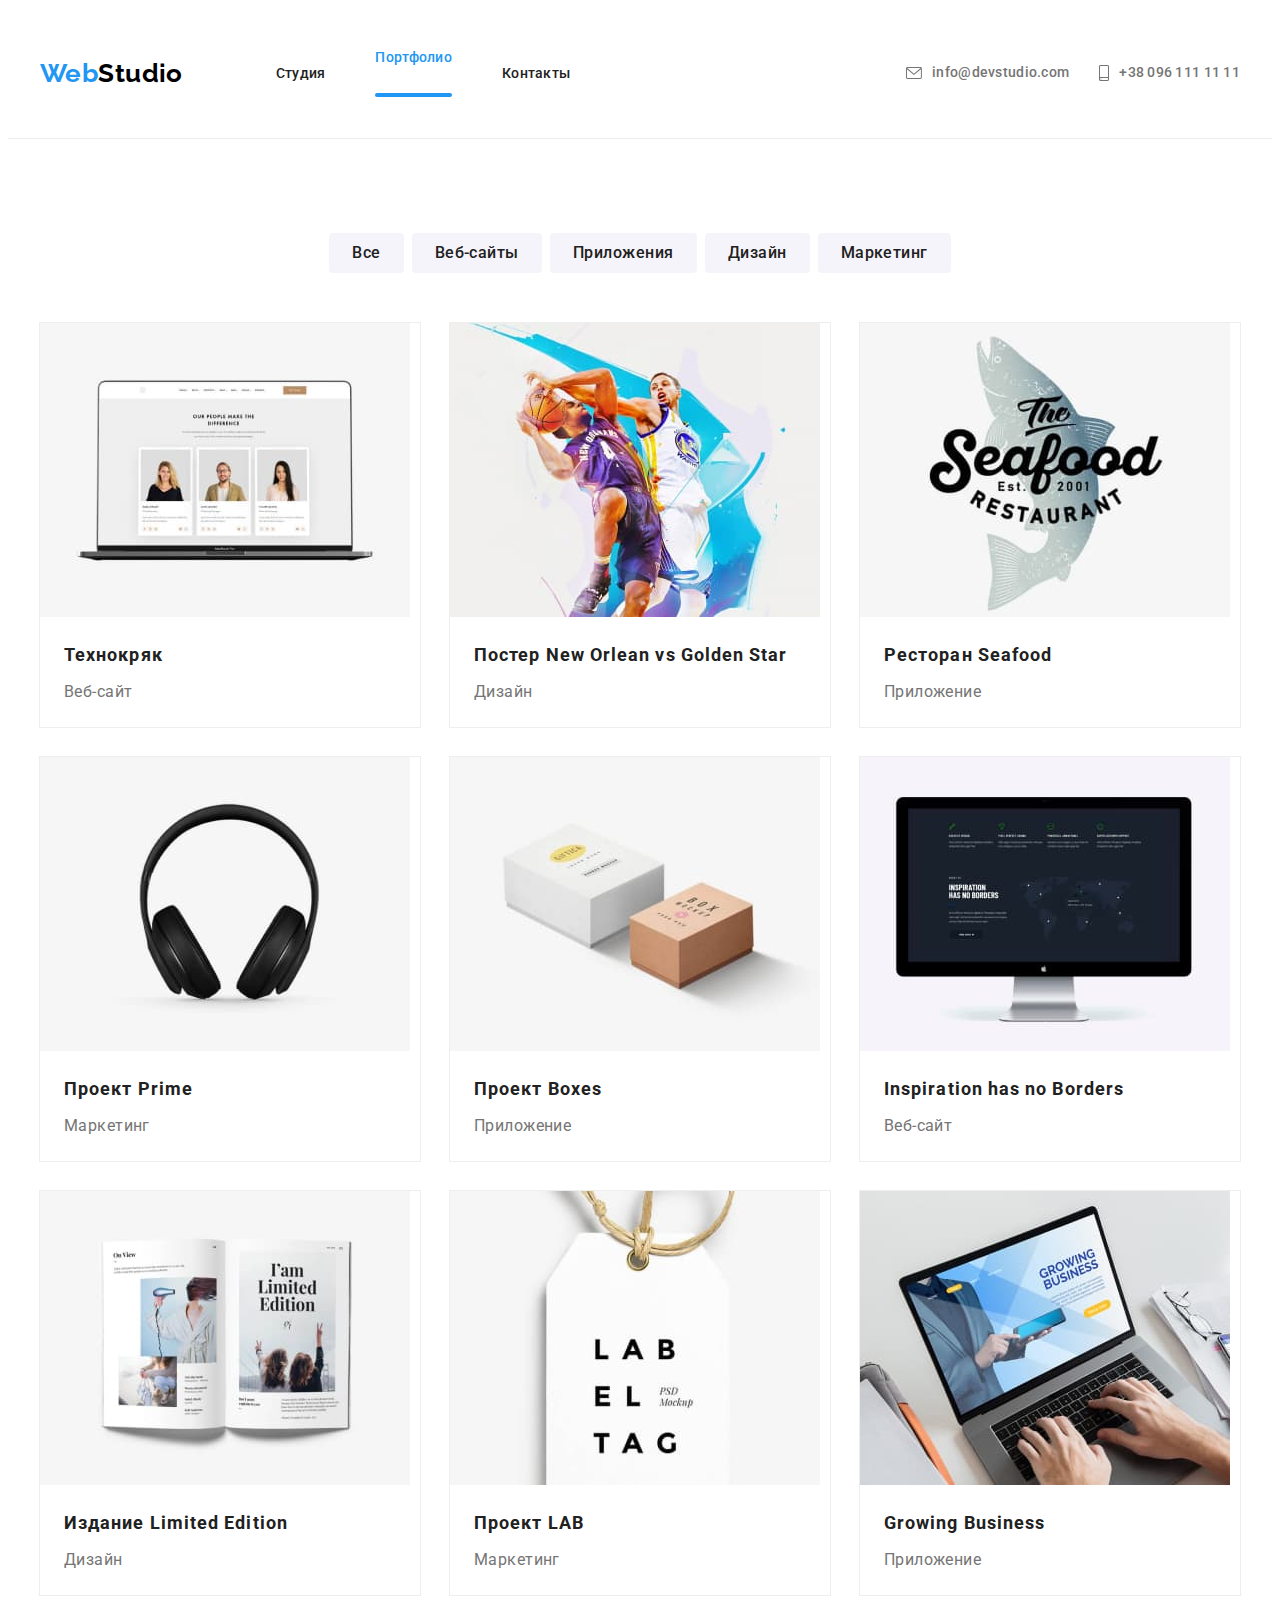
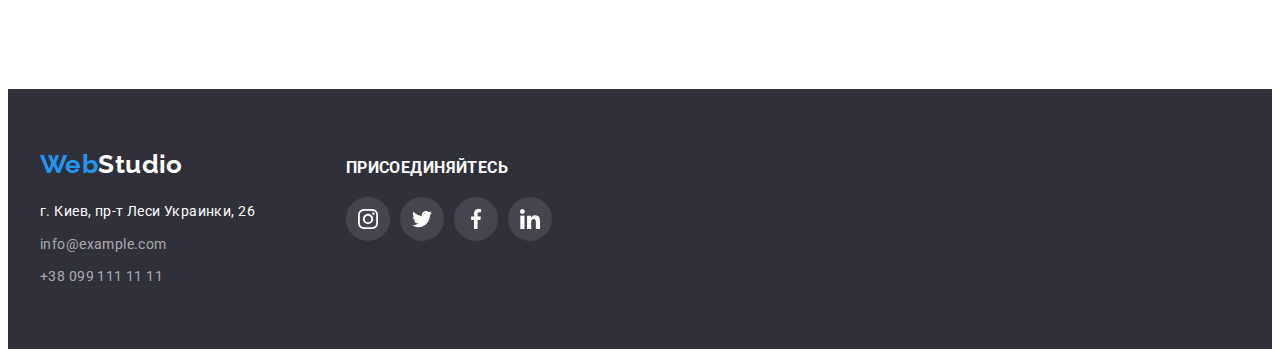
==== portfolio.html @ 46812221 "Start hw" ====
<!DOCTYPE html>
<html lang="ru">

<head>
    <meta charset="UTF-8">
    <meta http-equiv="X-UA-Compatible" content="IE=edge">
    <meta name="viewport" content="width=device-width, initial-scale=1.0">
    <title>Портфолио</title>
    <link rel="preconnect" href="https://fonts.gstatic.com">
    <link
        href="https://fonts.googleapis.com/css2?family=Raleway:wght@700&family=Roboto:wght@400;500;700;900&display=swap"
        rel="stylesheet">
    <link rel="stylesheet" href="https://cdnjs.cloudflare.com/ajax/libs/modern-normalize/1.1.0/modern-normalize.min.css"
        integrity="sha512-wpPYUAdjBVSE4KJnH1VR1HeZfpl1ub8YT/NKx4PuQ5NmX2tKuGu6U/JRp5y+Y8XG2tV+wKQpNHVUX03MfMFn9Q=="
        crossorigin="anonymous" referrerpolicy="no-referrer" />
    <link rel="stylesheet" href="./css/styles.css">
</head>

<body>
    <!-- Шапка -->
    <header class="header">
        <div class="container header-container">
            <nav class="navigation">
                <a href="./" lang="en" class="logo link"><span class="logo-part">Web</span>Studio</a>
                <ul class="site-nav list">
                    <li class="site-nav-list">
                        <a href="./index.html" class="site-nav-link link">Студия</a>
                    </li>
                    <li class="site-nav-list">
                        <a href="" class="site-nav-link link current">Портфолио</a>
                    </li>
                    <li class="site-nav-list">
                        <a href="" class="site-nav-link link">Контакты</a>
                    </li>
                </ul>
            </nav>
            <ul class="mail-tel list">
                <li class="mail-tel-list">
                    <a href="mailto:info@devstudio.com" class="mail-tel-link link">
                        <svg class="icon-mail" width="16" height="12">
                            <use href="./images/icons.svg#icon-envelope"></use>
                        </svg>
                        info@devstudio.com
                    </a>
                </li>
                <li class="mail-tel-list">
                    <a href="tel:+380961111111" class="mail-tel-link link">
                        <svg class="icon-tel" width="10" height="16">
                            <use href="./images/icons.svg#icon-smartphone"></use>
                        </svg>
                        +38 096 111 11 11
                    </a>
                </li>
            </ul>
        </div>

    </header>

    <main>
        <!-- Примеры работ студии -->
        <section class="section">
            <div class="container">
                <h2 class="visually-hidden">Примеры работ</h2>
                <ul class="portfolio-button-list">
                    <li class="list portf-btn-list-item">
                        <button type="button" class="portfolio-button">Все</button></li>
                    <li class="list portf-btn-list-item">
                        <button type="button" class="portfolio-button">Веб-сайты</button></li>
                    <li class="list portf-btn-list-item">
                        <button type="button" class="portfolio-button">Приложения</button></li>
                    <li class="list portf-btn-list-item">
                        <button type="button" class="portfolio-button">Дизайн</button></li>
                    <li class="list portf-btn-list-item">
                        <button type="button" class="portfolio-button">Маркетинг</button></li>
                </ul>
                <ul class="portf-img-list">
                    <li class="list portf-img-list-item">
                        <a href="" class="link portf-img-list-link"><img src="./images/portfolio/img1.jpg" alt="Ноутбук и три анкеты"
                                width="370" height="294" class="portf-img">
                                <div class="portf-img-description">
                                    <h3 class="portfolio-img-title">Технокряк</h3>
                                    <p class="portfolio-list-text">Веб-сайт</p>
                                </div>
                            
                        </a>

                    </li>
                    <li class="list portf-img-list-item">
                        <a href="" class="link portf-img-list-link"><img src="./images/portfolio/img2.jpg" alt="Баскетбол" width="370"
                                height="294" class="portf-img">
                                <div class="portf-img-description">
                                    <h3 class="portfolio-img-title">Постер New Orlean vs Golden Star</h3>
                                    <p class="portfolio-list-text">Дизайн</p>
                                </div>
                            
                        </a>

                    </li>
                    <li class="list portf-img-list-item">
                        <a href="" class="link portf-img-list-link"><img src="./images/portfolio/img3.jpg" alt="Ресторан морепродуктов"
                                width="370" height="294" class="portf-img">
                                <div class="portf-img-description">
                                    <h3 class="portfolio-img-title">Ресторан Seafood</h3>
                                    <p class="portfolio-list-text">Приложение</p>
                                </div>
                            
                        </a>

                    </li>
                    <li class="list portf-img-list-item">
                        <a href="" class="link portf-img-list-link"><img src="./images/portfolio/img4.jpg" alt="Наушники" width="370"
                                height="294" class="portf-img">
                                <div class="portf-img-description">
                                    <h3 class="portfolio-img-title">Проект Prime</h3>
                                    <p class="portfolio-list-text">Маркетинг</p>
                                </div>
                            
                        </a>

                    </li>
                    <li class="list portf-img-list-item">
                        <a href="" class="link portf-img-list-link"><img src="./images/portfolio/img5.jpg" alt="Две коробки" width="370"
                                height="294" class="portf-img">
                                <div class="portf-img-description">
                                    <h3 class="portfolio-img-title">Проект Boxes</h3>
                                    <p class="portfolio-list-text">Приложение</p>
                                </div>
                            
                        </a>
                    </li>
                    <li class="list portf-img-list-item">
                        <a href="" class="link portf-img-list-link"><img src="./images/portfolio/img6.jpg" alt="Монитор" width="370"
                                height="294" class="portf-img">
                                <div class="portf-img-description">
                                    <h3 lang="en" class="portfolio-img-title">Inspiration has no Borders</h3>
                                    <p class="portfolio-list-text">Веб-сайт</p>
                                </div>
                            
                        </a>

                    </li>
                    <li class="list portf-img-list-item">
                        <a href="" class="link portf-img-list-link"><img src="./images/portfolio/img7.jpg" alt="Открытая книга" width="370"
                                height="294" class="portf-img">
                                <div class="portf-img-description">
                                    <h3 class="portfolio-img-title">Издание Limited Edition</h3>
                                    <p class="portfolio-list-text">Дизайн</p>
                                </div>
                            
                        </a>

                    </li>
                    <li class="list portf-img-list-item">
                        <a href="" class="link portf-img-list-link"><img src="./images/portfolio/img8.jpg" alt="Карточка брелок" width="370"
                                height="294" class="portf-img">
                                <div class="portf-img-description">
                                    <h3 class="portfolio-img-title">Проект LAB</h3>
                                    <p class="portfolio-list-text">Маркетинг</p>
                                </div>
                            
                        </a>

                    </li>
                    <li class="list portf-img-list-item">
                        <a href="" class="link portf-img-list-link"><img src="./images/portfolio/img9.jpg" alt="Работа за ноутбуком"
                                width="370" height="294" class="portf-img">
                                <div class="portf-img-description">
                                    <h3 lang="en" class="portfolio-img-title">Growing Business</h3>
                                    <p class="portfolio-list-text">Приложение</p>
                                </div>
                            
                        </a>

                    </li>
                </ul>
            </div>

        </section>
    </main>
    <!-- Подвал -->
    <footer class="footer">
        <div class="container footer-container">
            <div class="logo-address">
            <a href="./" lang="en" class="logo logo-footer link"><span class="logo-part">Web</span><span
                    class="logo logo-white">Studio</span></a>
            <address>
                <ul class="address">
                    <li class="address-list list">
                        <a href="" target="_blank" rel="noopener noreferrer" class="address-link link">г. Киев, пр-т
                            Леси Украинки,
                            26</a>
                    </li>
                    <li class="address-list list">
                        <a href="mailto:info@example.com" class="address-mail-tel link">info@example.com</a>
                    </li>
                    <li class="address-list list">
                        <a href="tel:+380991111111" class="address-mail-tel link">+38 099 111 11 11</a>
                    </li>
                </ul>
            </address>
            </div>
            <div class="footer-social">
                <h3 class="footer-title">присоединяйтесь</h3>
                <ul class="list footer-social-list">
                    <li class="">
                        <a href="" class="footer-link">
                            <svg class="footer-social-icon" width="20" height="20">
                                <use href="./images/icons.svg#icon-instagram"></use>
                            </svg>
                        </a>
                    </li>
                    <li class="">
                        <a href="" class="footer-link">
                            <svg class="footer-social-icon" width="20" height="20">
                                <use href="./images/icons.svg#icon-twitter"></use>
                            </svg>
                        </a>
                    </li>
                    <li class="">
                        <a href="" class="footer-link">
                            <svg class="footer-social-icon" width="20" height="20">
                                <use href="./images/icons.svg#icon-facebook"></use>
                            </svg>
                        </a>
                    </li>
                    <li class="">
                        <a href="" class="footer-link">
                            <svg class="footer-social-icon" width="20" height="20">
                                <use href="./images/icons.svg#icon-linkedin"></use>
                            </svg>
                        </a>
                    </li>
                </ul>
            </div>
        </div>

    </footer>
</body>

</html>
---- css/styles.css ----
:root{
    --main-font:'Roboto', sans-serif;
    --secondary-font:'Raleway', sans-serif;
    --main-color: #212121;
    --secondary-color: #757575;
    --accent-color: #2196F3;
    --main-font-size: 14px;
    --background-color: #2F303A;
    --main-light-color: #ffffff;
    --logo-black-color: #000000;
    --light-background-buttons-color: #F5F4FA;
    --footer-mail-color: rgba(255, 255, 255, 0.6);
    --border-color: #ECECEC;
    --background-color-under-img: #C4C4C4;
    --clients-color: #AFB1B8;
    --background-above-img: rgba(47, 48, 58, 0.8);
}
h1, h2, h3, h4, h5, h6, p {
    margin-top: 0;
    margin-bottom: 0;
}
ul, ol {
    margin-top: 0;
    margin-bottom: 0;
    padding-left: 0;
}
img {
    display: block;
    max-width: 100%;
    height: auto;
}
.list {
list-style: none;
}
.link {
    text-decoration: none;
}
body{
    font-family: var(--main-font);
    color: var(--main-color);
    font-size: var(--main-font-size); 
    font-weight: 400; 
    line-height: 1.19; 
    letter-spacing: 0.03em;
}
.container {
    width: 1200px;
    margin: 0 auto;
    padding-left: 15px;
    padding-right: 15px;
}
.section{
    padding-top: 94px;
    padding-bottom: 94px;
}
/* ====================Компоненты================== */
.section-title {
font-weight: 700;
font-size: 36px;
line-height: 1.17;
text-align: center;
margin-bottom: 50px;
}
.logo {
    display: inline-block;
    font-family: var(--secondary-font);
    font-weight: 700;
    font-size: 26px;
    margin-right: 93px;
    
    color: var(--logo-black-color);
}
.logo:hover,
.logo:focus{
    color: var(--accent-color);
}


/* ====================Шапка===================== */
.header {
    background-color: var(--main-light-color);
    border-bottom: 1px solid var(--border-color);
    
}

.header-container {
    display: flex;
    align-items: center;
    padding-top: 25px;
    padding-bottom: 25px;
    height: 80px;
}

.navigation {
    display: flex;
    align-items: center;
}
.site-nav {
    display: flex;
    align-items: center;
}
.mail-tel {
    display: flex;
    align-items: center;
}

.logo-part {
    color: var(--accent-color);
}

.site-nav-list:not(:last-child) {
    margin-right: 50px;
}

.site-nav-link,
.mail-tel-link {
font-weight: 500;
line-height: 1.14;
letter-spacing: 0.02em;

color: var(--main-color)
}

.site-nav-link:hover,
.site-nav-link:focus,
.mail-tel-link:hover,
.mail-tel-link:focus {
    color: var(--accent-color);
    fill: var(--accent-color);
}
.site-nav-link.current {
    color: var(--accent-color);
}

.site-nav-list .current::after{
    content: "";
    margin-top: 28px;
    display: block;
    width: 100%;
    height: 4px;
    border-radius: 2px;
    background-color: var(--accent-color);
}

.mail-tel{
 margin-left: auto; 
}
.mail-tel-list:not(:last-child){
    margin-right: 30px;
}
.mail-tel-link { 
    display: flex;
    justify-content: center;
    align-items: center;
color: var(--secondary-color);
}

.icon-mail,
.icon-tel{
    fill: currentColor;
    margin-right: 10px;
}
/* ========================Герой==================== */

.hero {
background:var(--background-color-under-img);
max-width: 1600px;
text-align: center;
align-items: center;
padding-top: 200px;
padding-bottom: 200px;
margin: 0 auto;
background-image: linear-gradient(
      rgba(47, 48, 58, 0.4),
      rgba(47, 48, 58, 0.4)
    ),
    url("../images/bg_img.jpg");
background-position: center;
background-size: cover;
}

.hero .container{
    width: 696px;
}

.main-title {
font-weight: 900;
font-size: 44px;
line-height: 1.36;
letter-spacing: 0.06em;
text-transform: uppercase;
margin-bottom: 30px;

color: var(--main-light-color);
}

.main-button {
border-radius: 4px;
font-family: inherit;
font-weight: 700;
font-size: 16px;
line-height: 1.87;
letter-spacing: 0.06em;
padding: 10px 32px;
cursor: pointer;
border: none;

background: var(--accent-color);
color: var(--main-light-color);
box-shadow: 0px 4px 4px rgba(0, 0, 0, 0.15);
}

/*=======================Преимущества================================ */
.visually-hidden{
    position: absolute;
  clip: rect(0 0 0 0);
  width: 1px;
  height: 1px;
  margin: -1px;
}
.section-advantages{
    padding-bottom: 0;
}
.advantages {
    display: flex;
}
.advantages-list{
    flex-basis: calc((100% - 90px) / 4);
}
.advantages-list:not(:last-child){
    margin-right: 30px;
}
.adv-list-icon{
    display: flex;
    justify-content: center;
    align-items: center;
    background-color: var(--light-background-buttons-color);
    border-radius: 4px;
    width: 270px;
    height: 120px;
    margin-bottom: 30px;
}

.advantages-title {
font-weight: 700;
line-height: 1.14;
text-transform: uppercase;
margin-bottom: 10px;
}
.advantages-text {
line-height: 1.71;
color: var(--secondary-color);

}

/* ================Чем занимается студия============== */
.what-we-do-list{
    display: flex;
    margin-left: -30px;
    margin-top: -30px;
}
.what-we-do-item{
    position: relative;
    flex-basis: calc((100% - 90px) / 3);
    margin-left: 30px;
    margin-top: 30px;
    
}
.what-we-do-description{
    position: absolute;
    bottom: 0;
    display: flex;
    justify-content: center;
    align-items: center; 
    width: 100%;
    height: 70px;
    font-weight: 700;
    font-size: 14px;
    line-height: 1.14;
    text-transform: uppercase;
    color: var(--main-light-color);
    background-color: var(--background-above-img);
}

/* =================Наша команда==================== */
.our-team{
    background:var(--light-background-buttons-color);
}
.team-list{
    display: flex;
    margin-left: -30px;
    margin-top: -30px;
}
.team-list-item{
    flex-basis: calc((100% - 120px) / 4);
    margin-left: 30px;
    margin-top: 30px;
    text-align: center;
    box-shadow: 0px 1px 3px rgba(0, 0, 0, 0.12), 0px 1px 1px rgba(0, 0, 0, 0.14), 0px 2px 1px rgba(0, 0, 0, 0.2);
    border-radius: 0px 0px 4px 4px;
}
.team-img-description{
    padding: 30px;
    background-color: var(--main-light-color);
}
.team-title {
font-weight: 500;
font-size: 16px;
}
.team-position {
color:var(--secondary-color);
font-size: 16px;
margin-top: 10px;
}
.team-social-icon-list{
    display: flex;
    justify-content: space-between;
    margin-top: 16px;
}
.team-social-link{
    display: flex;
    justify-content: center;
    align-items: center;
    width: 44px;
    height: 44px;
    background: var(--main-light-color);
    border-radius: 50%;
}
.team-social-link:hover,
.team-social-link:focus{
    background-color: var(--accent-color);
}
.team-social-link:hover .team-social-icon,
.team-social-link:focus .team-social-icon{
    fill: var(--main-light-color);
}
.team-social-icon{
    fill: var(--clients-color);
}

/* ====================Портфолио кнопки=========== */

.portfolio-button-list{
    display: flex;
    justify-content: center;
    margin-bottom: 50px;
}
.portf-btn-list-item:not(:last-child){
    margin-right: 8px;
}

.portfolio-button {
font-family: inherit;
font-weight: 500;
font-size: 16px;
line-height: 1.62;
text-align: center;
letter-spacing: 0.03em;
border: 1px solid transparent;
border-radius: 4px;
padding: 6px 22px;

color:var(--main-color);
background: var(--light-background-buttons-color);
}

.portfolio-button:hover,
.portfolio-button:focus{
    color: var(--main-light-color);
    background-color: var(--accent-color);
    cursor: pointer;
    box-shadow: 0px 3px 1px rgba(0, 0, 0, 0.1), 0px 1px 2px rgba(0, 0, 0, 0.08), 0px 2px 2px rgba(0, 0, 0, 0.12);
}
/* ====================Портфолио список картинок========== */
.portf-img-list{
    display: flex;
    flex-wrap: wrap;
    margin-top: -30px;
    margin-left: -30px;
}

.portf-img-list-item{
    flex-basis: calc((100% - 90px) / 3);
    margin-top: 30px;
    margin-left: 30px;
    outline: 1px solid #EEEEEE;
    
}
.portf-img-list-link{
    display: block;
}
.portf-img-list-link:hover,
.portf-img-list-link:focus {
    box-shadow: 0px 1px 1px rgba(0, 0, 0, 0.12), 0px 4px 4px rgba(0, 0, 0, 0.06), 1px 4px 6px rgba(0, 0, 0, 0.16);
}
.portf-img-description{
    padding: 20px 24px;
}
.portfolio-img-title {
font-weight: 700;
font-size: 18px;
line-height: 2;
letter-spacing: 0.06em;
width: 322px;
margin-bottom: 4px;

color:var(--main-color);

}
.portfolio-list-text {
font-size: 16px;
line-height: 1.87;
width: 322px;

color:var(--secondary-color);
}
/* ====================Постоянные клиенты=========== */
.clients-link{
    display: flex;
    justify-content: center;
    align-items: center;
    width: 170px;
    height: 92px;
    border: 1px solid var(--clients-color);
    border-radius: 4px;
    color: var(--clients-color);
    background-color: var(--main-light-color);
}
.clients-link:hover,
.clients-link:focus{
    border: 1px solid var(--accent-color);
}
.clients-link:hover .clients-icon,
.clients-link:focus .clients-icon{
    fill: var(--accent-color);
}
.clients-list{
    display: flex;
    justify-content: space-between;
}
.clients-icon{
    fill: currentColor;
}
/* ===================Подвал===================== */
.footer {
background: var(--background-color);
padding-top: 60px;
padding-bottom: 60px;
}
.logo-white {
    color: var(--main-light-color);
}
.logo-footer{
    margin-bottom: 20px;
    margin-right: auto;
}
.logo-address{
    margin-right: 70px;
}
.address {
font-family: var(--main-font);
font-style: normal;
line-height: 1.71;
}
.address-list:not(:last-child){
    margin-bottom: 9px;
}
.address-link {
color: var(--main-light-color);
}

.address-mail-tel {
color: var(--footer-mail-color);
}
.footer-container{
    display: flex;
    align-items: baseline;
}
.footer-title{
font-weight: 700;
line-height: 1.14;
text-transform: uppercase;
margin-bottom: 20px;
color: var(--main-light-color);
}
.footer-social{
    width: 206px;
    height: 80px;
    
}
.footer-social-list{
    display: flex;
    justify-content: space-between;
}
.footer-link{
    display: flex;
    justify-content: center;
    align-items: center;
    width: 44px;
    height: 44px;
    background: rgba(255, 255, 255, 0.1);
    border-radius: 50%;
}
.footer-link:hover,
.footer-link:focus{
    background-color: var(--accent-color);
}
.footer-social-icon{
    fill: var(--main-light-color);
}
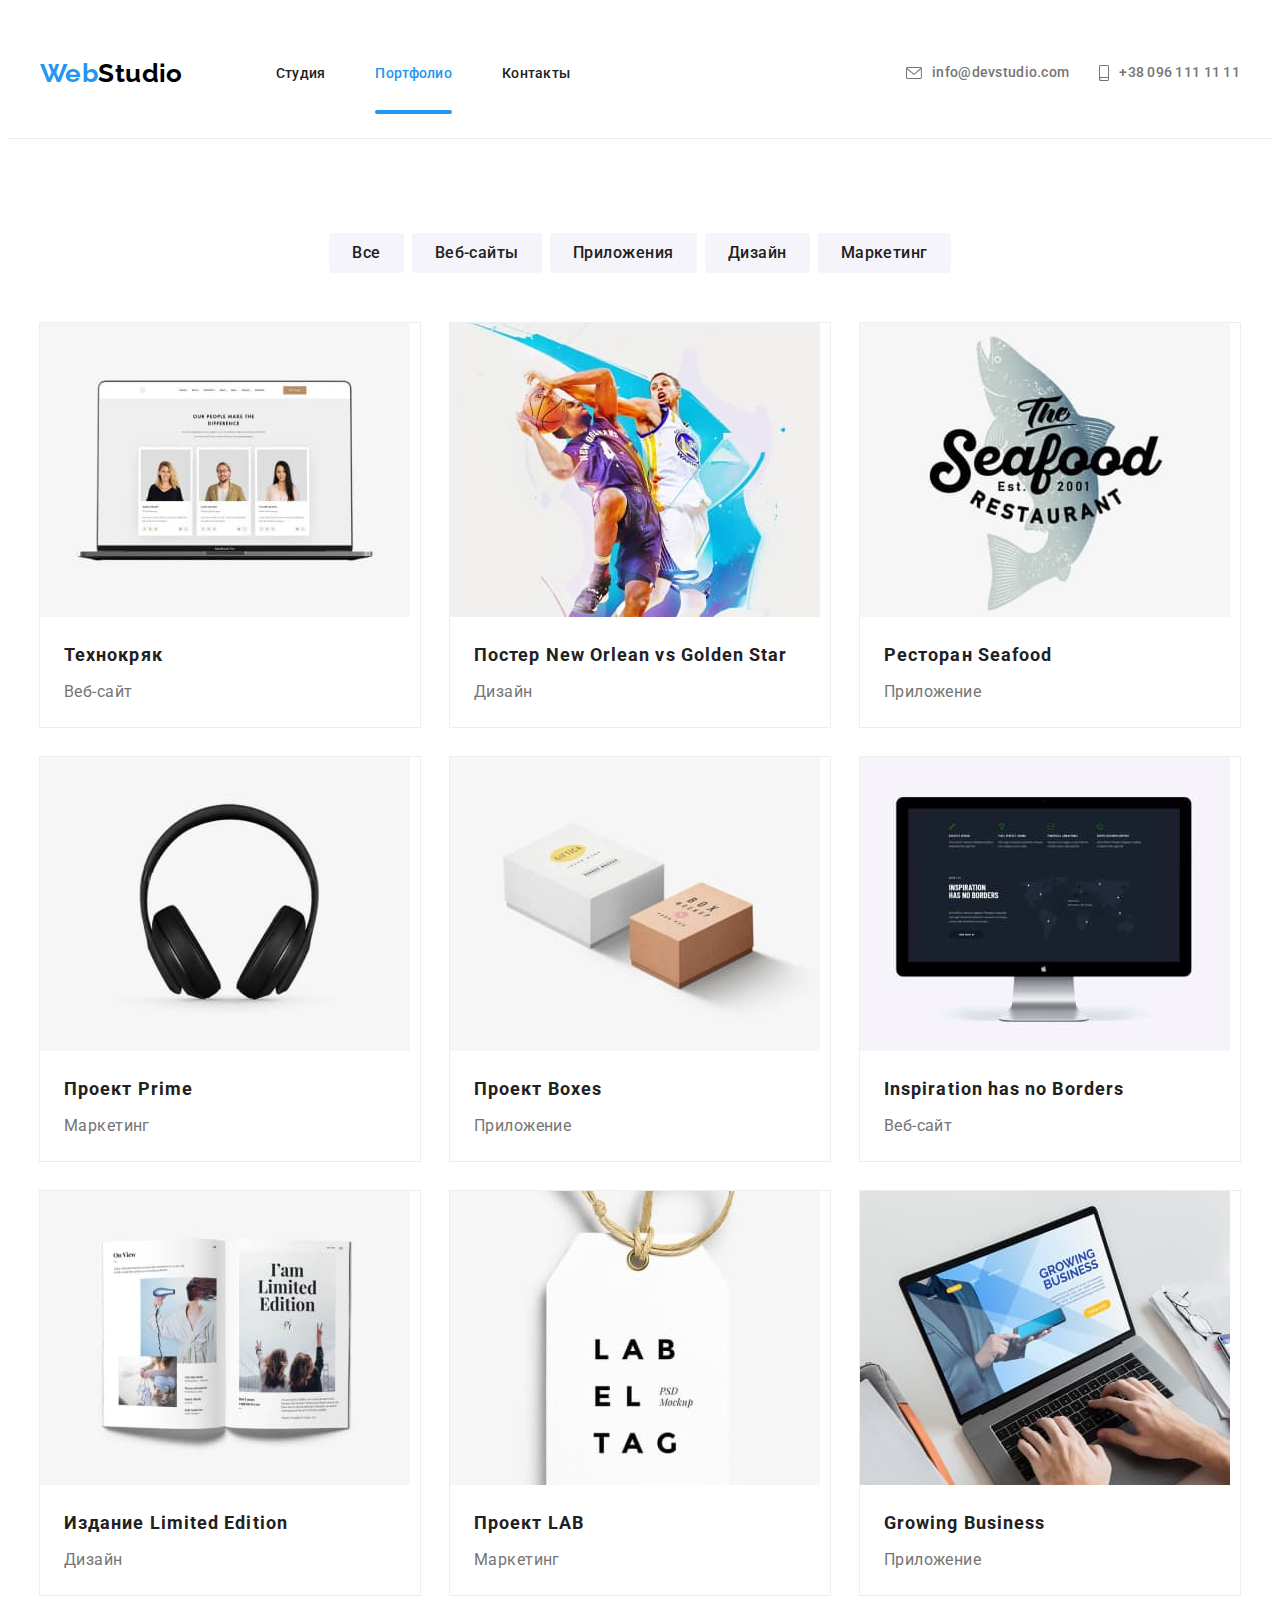
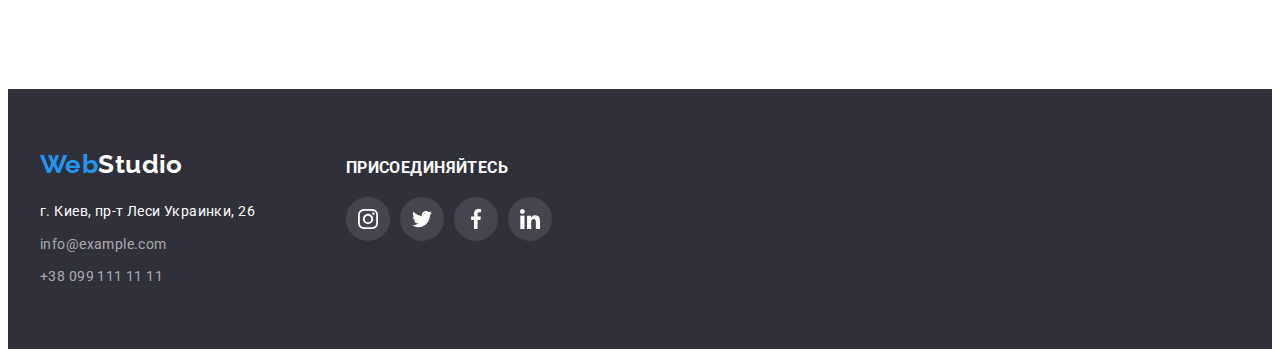
==== commit 3a14aabd: "Оверлей и анимация ховера/фокуса" ====
--- a/portfolio.html
+++ b/portfolio.html
@@ -1,4 +1,4 @@
-<!DOCTYPE html>
+ <!DOCTYPE html>
 <html lang="ru">
 
 <head>
@@ -75,19 +75,32 @@
                 </ul>
                 <ul class="portf-img-list">
                     <li class="list portf-img-list-item">
-                        <a href="" class="link portf-img-list-link"><img src="./images/portfolio/img1.jpg" alt="Ноутбук и три анкеты"
-                                width="370" height="294" class="portf-img">
+                        <a href="" class="link portf-img-list-link">
+                            <div class="overlay-box">
+                                <img src="./images/portfolio/img1.jpg" alt="Ноутбук и три анкеты" width="370" height="294" class="portf-img">
+                                <p class="overlay">
+                                    Технокряк это современная площадка распространения коронавируса. Компании используют эту платформу для цифрового
+                                    шпионажа и атак на защищённые сервера конкурентов.
+                                </p>
+                            </div>
+                            
                                 <div class="portf-img-description">
                                     <h3 class="portfolio-img-title">Технокряк</h3>
                                     <p class="portfolio-list-text">Веб-сайт</p>
                                 </div>
-                            
-                        </a>
-
-                    </li>
-                    <li class="list portf-img-list-item">
-                        <a href="" class="link portf-img-list-link"><img src="./images/portfolio/img2.jpg" alt="Баскетбол" width="370"
+                        </a>
+
+                    </li>
+                    <li class="list portf-img-list-item">
+                        <a href="" class="link portf-img-list-link">
+                            <div class="overlay-box">
+                            <img src="./images/portfolio/img2.jpg" alt="Баскетбол" width="370"
                                 height="294" class="portf-img">
+                                <p class="overlay">
+                                    Технокряк это современная площадка распространения коронавируса. Компании используют эту платформу для цифрового
+                                    шпионажа и атак на защищённые сервера конкурентов.
+                                </p>
+                            </div>
                                 <div class="portf-img-description">
                                     <h3 class="portfolio-img-title">Постер New Orlean vs Golden Star</h3>
                                     <p class="portfolio-list-text">Дизайн</p>
@@ -97,8 +110,15 @@
 
                     </li>
                     <li class="list portf-img-list-item">
-                        <a href="" class="link portf-img-list-link"><img src="./images/portfolio/img3.jpg" alt="Ресторан морепродуктов"
-                                width="370" height="294" class="portf-img">
+                        <a href="" class="link portf-img-list-link">
+                            <div class="overlay-box">
+                                <img src="./images/portfolio/img3.jpg" alt="Ресторан морепродуктов" width="370" height="294" class="portf-img">
+                                <p class="overlay">
+                                    Технокряк это современная площадка распространения коронавируса. Компании используют эту платформу для цифрового
+                                    шпионажа и атак на защищённые сервера конкурентов.
+                                </p>
+                            </div>
+                            
                                 <div class="portf-img-description">
                                     <h3 class="portfolio-img-title">Ресторан Seafood</h3>
                                     <p class="portfolio-list-text">Приложение</p>
@@ -108,8 +128,15 @@
 
                     </li>
                     <li class="list portf-img-list-item">
-                        <a href="" class="link portf-img-list-link"><img src="./images/portfolio/img4.jpg" alt="Наушники" width="370"
-                                height="294" class="portf-img">
+                        <a href="" class="link portf-img-list-link">
+                            <div class="overlay-box">
+                                <img src="./images/portfolio/img4.jpg" alt="Наушники" width="370" height="294" class="portf-img">
+                                <p class="overlay">
+                                    Технокряк это современная площадка распространения коронавируса. Компании используют эту платформу для цифрового
+                                    шпионажа и атак на защищённые сервера конкурентов.
+                                </p>
+                            </div>
+                            
                                 <div class="portf-img-description">
                                     <h3 class="portfolio-img-title">Проект Prime</h3>
                                     <p class="portfolio-list-text">Маркетинг</p>
@@ -119,8 +146,15 @@
 
                     </li>
                     <li class="list portf-img-list-item">
-                        <a href="" class="link portf-img-list-link"><img src="./images/portfolio/img5.jpg" alt="Две коробки" width="370"
-                                height="294" class="portf-img">
+                        <a href="" class="link portf-img-list-link">
+                            <div class="overlay-box">
+                                <img src="./images/portfolio/img5.jpg" alt="Две коробки" width="370" height="294" class="portf-img">
+                                <p class="overlay">
+                                    Технокряк это современная площадка распространения коронавируса. Компании используют эту платформу для цифрового
+                                    шпионажа и атак на защищённые сервера конкурентов.
+                                </p>
+                            </div>
+                            
                                 <div class="portf-img-description">
                                     <h3 class="portfolio-img-title">Проект Boxes</h3>
                                     <p class="portfolio-list-text">Приложение</p>
@@ -129,8 +163,15 @@
                         </a>
                     </li>
                     <li class="list portf-img-list-item">
-                        <a href="" class="link portf-img-list-link"><img src="./images/portfolio/img6.jpg" alt="Монитор" width="370"
-                                height="294" class="portf-img">
+                        <a href="" class="link portf-img-list-link">
+                            <div class="overlay-box">
+                                <img src="./images/portfolio/img6.jpg" alt="Монитор" width="370" height="294" class="portf-img">
+                                <p class="overlay">
+                                    Технокряк это современная площадка распространения коронавируса. Компании используют эту платформу для цифрового
+                                    шпионажа и атак на защищённые сервера конкурентов.
+                                </p>
+                            </div>
+                            
                                 <div class="portf-img-description">
                                     <h3 lang="en" class="portfolio-img-title">Inspiration has no Borders</h3>
                                     <p class="portfolio-list-text">Веб-сайт</p>
@@ -140,8 +181,15 @@
 
                     </li>
                     <li class="list portf-img-list-item">
-                        <a href="" class="link portf-img-list-link"><img src="./images/portfolio/img7.jpg" alt="Открытая книга" width="370"
-                                height="294" class="portf-img">
+                        <a href="" class="link portf-img-list-link">
+                            <div class="overlay-box">
+                                <img src="./images/portfolio/img7.jpg" alt="Открытая книга" width="370" height="294" class="portf-img">
+                                <p class="overlay">
+                                    Технокряк это современная площадка распространения коронавируса. Компании используют эту платформу для цифрового
+                                    шпионажа и атак на защищённые сервера конкурентов.
+                                </p>
+                            </div>
+                            
                                 <div class="portf-img-description">
                                     <h3 class="portfolio-img-title">Издание Limited Edition</h3>
                                     <p class="portfolio-list-text">Дизайн</p>
@@ -151,8 +199,15 @@
 
                     </li>
                     <li class="list portf-img-list-item">
-                        <a href="" class="link portf-img-list-link"><img src="./images/portfolio/img8.jpg" alt="Карточка брелок" width="370"
-                                height="294" class="portf-img">
+                        <a href="" class="link portf-img-list-link">
+                            <div class="overlay-box">
+                                <img src="./images/portfolio/img8.jpg" alt="Карточка брелок" width="370" height="294" class="portf-img">
+                                <p class="overlay">
+                                    Технокряк это современная площадка распространения коронавируса. Компании используют эту платформу для цифрового
+                                    шпионажа и атак на защищённые сервера конкурентов.
+                                </p>
+                            </div>
+                            
                                 <div class="portf-img-description">
                                     <h3 class="portfolio-img-title">Проект LAB</h3>
                                     <p class="portfolio-list-text">Маркетинг</p>
@@ -162,8 +217,15 @@
 
                     </li>
                     <li class="list portf-img-list-item">
-                        <a href="" class="link portf-img-list-link"><img src="./images/portfolio/img9.jpg" alt="Работа за ноутбуком"
-                                width="370" height="294" class="portf-img">
+                        <a href="" class="link portf-img-list-link">
+                            <div class="overlay-box">
+                                <img src="./images/portfolio/img9.jpg" alt="Работа за ноутбуком" width="370" height="294" class="portf-img">
+                                <p class="overlay">
+                                    Технокряк это современная площадка распространения коронавируса. Компании используют эту платформу для цифрового
+                                    шпионажа и атак на защищённые сервера конкурентов.
+                                </p>
+                            </div>
+                            
                                 <div class="portf-img-description">
                                     <h3 lang="en" class="portfolio-img-title">Growing Business</h3>
                                     <p class="portfolio-list-text">Приложение</p>
--- a/css/styles.css
+++ b/css/styles.css
@@ -14,6 +14,7 @@
     --background-color-under-img: #C4C4C4;
     --clients-color: #AFB1B8;
     --background-above-img: rgba(47, 48, 58, 0.8);
+    --overlay-background: rgba(33, 150, 243, 0.9);
 }
 h1, h2, h3, h4, h5, h6, p {
     margin-top: 0;
@@ -73,6 +74,7 @@
 .logo:hover,
 .logo:focus{
     color: var(--accent-color);
+    transition: color 250ms cubic-bezier(0.4, 0, 0.2, 1);
 }
 
 
@@ -117,6 +119,8 @@
 font-weight: 500;
 line-height: 1.14;
 letter-spacing: 0.02em;
+/* padding-top: 32px;
+padding-bottom: 32px; */
 
 color: var(--main-color)
 }
@@ -127,19 +131,23 @@
 .mail-tel-link:focus {
     color: var(--accent-color);
     fill: var(--accent-color);
+    transition: color 250ms cubic-bezier(0.4, 0, 0.2, 1), fill 250ms cubic-bezier(0.4, 0, 0.2, 1);
 }
 .site-nav-link.current {
+    position: relative;
     color: var(--accent-color);
 }
 
 .site-nav-list .current::after{
+    position: absolute;
+    bottom: -33px;
     content: "";
-    margin-top: 28px;
     display: block;
     width: 100%;
     height: 4px;
     border-radius: 2px;
     background-color: var(--accent-color);
+    
 }
 
 .mail-tel{
@@ -269,9 +277,8 @@
 .what-we-do-description{
     position: absolute;
     bottom: 0;
-    display: flex;
-    justify-content: center;
-    align-items: center; 
+    text-align: center;
+    padding: 27px;
     width: 100%;
     height: 70px;
     font-weight: 700;
@@ -370,6 +377,7 @@
     background-color: var(--accent-color);
     cursor: pointer;
     box-shadow: 0px 3px 1px rgba(0, 0, 0, 0.1), 0px 1px 2px rgba(0, 0, 0, 0.08), 0px 2px 2px rgba(0, 0, 0, 0.12);
+    transition: box-shadow 250ms cubic-bezier(0.4, 0, 0.2, 1), background-color 250ms cubic-bezier(0.4, 0, 0.2, 1);
 }
 /* ====================Портфолио список картинок========== */
 .portf-img-list{
@@ -388,10 +396,12 @@
 }
 .portf-img-list-link{
     display: block;
+    
 }
 .portf-img-list-link:hover,
 .portf-img-list-link:focus {
     box-shadow: 0px 1px 1px rgba(0, 0, 0, 0.12), 0px 4px 4px rgba(0, 0, 0, 0.06), 1px 4px 6px rgba(0, 0, 0, 0.16);
+    transition: box-shadow 250ms cubic-bezier(0.4, 0, 0.2, 1);
 }
 .portf-img-description{
     padding: 20px 24px;
@@ -414,6 +424,36 @@
 
 color:var(--secondary-color);
 }
+
+.overlay-box{
+    position: relative;
+    overflow: hidden;
+}
+
+.overlay{
+    position: absolute;
+    top: 0;
+    left: 0;
+    width: 100%;
+    height: 100%;
+    padding: 63px 24px;
+    font-family: inherit;
+    font-style: inherit;
+    font-weight: inherit;
+    font-size: 18px;
+    line-height: 1.5;
+    letter-spacing: inherit;
+    color: var(--main-light-color);
+    background: var(--overlay-background);
+    overflow: auto;
+    transform: translateY(100%);
+    transition: transform 250ms cubic-bezier(0.4, 0, 0.2, 1);
+}
+
+.portf-img-list-link:hover .overlay,
+.portf-img-list-link:focus .overlay{
+    transform: translateY(0%);
+}
 /* ====================Постоянные клиенты=========== */
 .clients-link{
     display: flex;
@@ -429,10 +469,12 @@
 .clients-link:hover,
 .clients-link:focus{
     border: 1px solid var(--accent-color);
+    transition: border 250ms cubic-bezier(0.4, 0, 0.2, 1);
 }
 .clients-link:hover .clients-icon,
 .clients-link:focus .clients-icon{
     fill: var(--accent-color);
+    transition: fill 250ms cubic-bezier(0.4, 0, 0.2, 1);
 }
 .clients-list{
     display: flex;
@@ -471,6 +513,14 @@
 
 .address-mail-tel {
 color: var(--footer-mail-color);
+}
+
+.address-link:hover,
+.address-link:focus,
+.address-mail-tel:hover,
+.address-mail-tel:focus{
+    color: var(--accent-color);
+    transition: color 250ms cubic-bezier(0.4, 0, 0.2, 1);
 }
 .footer-container{
     display: flex;
@@ -504,6 +554,7 @@
 .footer-link:hover,
 .footer-link:focus{
     background-color: var(--accent-color);
+    transition: background-color 250ms cubic-bezier(0.4, 0, 0.2, 1);
 }
 .footer-social-icon{
     fill: var(--main-light-color);
